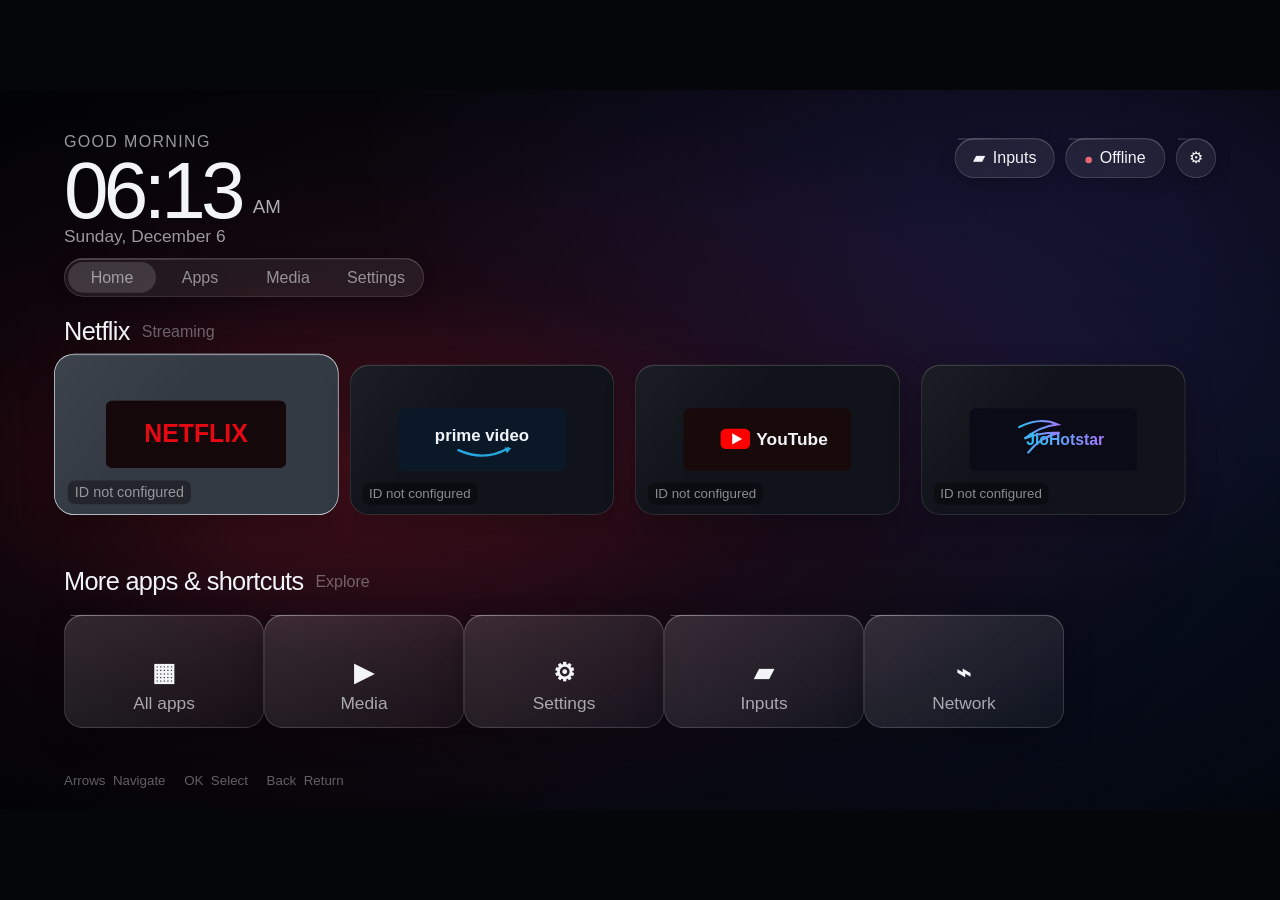
==== launcher/index.html @ 255d0e8b "feat: rebuild launcher with liquid glass TV architecture" ====
<!DOCTYPE html>
<html lang="en"><head><meta charset="utf-8"><meta http-equiv="X-UA-Compatible" content="IE=edge">
<meta name="viewport" content="width=device-width,initial-scale=1,maximum-scale=1,user-scalable=no">
<title>Astra Home</title>
<link rel="stylesheet" href="css/tokens.css"><link rel="stylesheet" href="css/glass.css"><link rel="stylesheet" href="css/layout.css"><link rel="stylesheet" href="css/components.css"><link rel="stylesheet" href="css/motion.css">
</head><body class="theme-crimson motion-full quality-max">
<div id="viewport"><div id="stage">
  <div class="background"><i class="ambient-crimson"></i><i class="ambient-violet"></i><i class="vignette"></i></div>
  <header class="header">
    <div class="clock-block"><div id="greeting" class="greeting">Good evening</div><div class="clock-line"><span id="clock" class="clock">08:24</span><span id="period" class="period">PM</span></div><div id="date" class="date">Tuesday, 10 November</div></div>
    <div class="header-controls" data-zone="header">
      <button class="glass-thin focusable" data-action="open:inputs"><span class="control-icon">▰</span>Inputs</button>
      <button class="glass-thin focusable" data-action="open:network"><span id="network-dot" class="status-dot checking"></span><span id="network-label">Checking</span></button>
      <button class="glass-thin round focusable" data-action="open:settings" aria-label="Settings">⚙</button>
    </div>
  </header>
  <nav class="glass-thin nav" data-zone="nav"><i id="nav-indicator"></i>
    <button class="focusable selected" data-action="route:home">Home</button><button class="focusable" data-action="route:apps">Apps</button><button class="focusable" data-action="route:media">Media</button><button class="focusable" data-action="route:settings">Settings</button>
  </nav>
  <main id="screen-stack">
    <section id="screen-home" class="screen active"><div id="home-content" class="home-content">
      <div class="rail-block"><div class="rail-heading"><h1>Netflix</h1><span>Streaming</span></div><div id="hero-rail" class="rail hero-rail" data-zone="hero"></div></div>
      <div class="rail-block secondary-block"><div class="rail-heading"><h2>More apps &amp; shortcuts</h2><span>Explore</span></div><div id="shortcut-rail" class="rail shortcut-rail" data-zone="shortcuts"></div></div>
    </div></section>
    <section id="screen-apps" class="screen"><div class="screen-title"><span>Collection</span><h1>Apps</h1><p>Configured apps. IDs can be edited in Settings.</p></div><div id="apps-grid" class="apps-grid" data-zone="apps"></div></section>
    <section id="screen-media" class="screen"><div class="screen-title"><span>Library</span><h1>Media</h1><p>Recent launcher activity and supported playback tools.</p></div><div id="recent-rail" class="rail recent-rail" data-zone="media-recents"></div><div class="media-actions" data-zone="media-actions"><button class="glass utility focusable" data-action="media:browser"><b>◎</b><strong>Web browser</strong><small>Open LG browser</small></button><button class="glass utility focusable" data-action="media:test"><b>▶</b><strong>Test player</strong><small>Play configured URL</small></button><button class="glass utility focusable" data-action="media:usb"><b>▤</b><strong>USB media</strong><small>Status and limitations</small></button></div><video id="test-player" class="test-player" controls></video></section>
    <section id="screen-settings" class="screen"><div class="screen-title compact"><span>Astra Home</span><h1>Settings</h1><p>Saved locally on this TV.</p></div><div class="settings-list" data-zone="settings">
      <button class="glass setting focusable" data-action="setting:theme"><span><strong>Appearance</strong><small>Crimson Night, Midnight Blue, Violet Haze</small></span><em id="setting-theme">Crimson Night</em></button>
      <button class="glass setting focusable" data-action="setting:clock"><span><strong>Clock</strong><small>12 or 24 hour format</small></span><em id="setting-clock">12 hour</em></button>
      <button class="glass setting focusable" data-action="setting:motion"><span><strong>Motion</strong><small>Full, reduced, or off</small></span><em id="setting-motion">Full</em></button>
      <button class="glass setting focusable" data-action="setting:quality"><span><strong>Performance mode</strong><small>Max quality, Auto, or Lite</small></span><em id="setting-quality">Max quality</em></button>
      <button class="glass setting focusable" data-action="setting:apps"><span><strong>App collection</strong><small>Edit launch IDs and visibility</small></span><em>Edit</em></button>
      <button class="glass setting focusable" data-action="setting:diagnostics"><span><strong>About &amp; diagnostics</strong><small>Engine, resolution, capabilities, service probe</small></span><em>View</em></button>
      <button class="glass setting danger focusable" data-action="setting:reset"><span><strong>Reset defaults</strong><small>Restore Astra settings and app registry</small></span><em>Reset</em></button>
    </div></section>
  </main>
  <div id="modal-layer" class="modal-layer" aria-hidden="true"><div class="glass-strong modal"><div id="modal-body"></div><div id="modal-actions" class="modal-actions" data-zone="modal"><button class="glass-thin focusable" data-action="modal:close">Done</button></div></div></div>
  <div id="toast" class="glass-strong toast"><b id="toast-symbol">i</b><span id="toast-text">Ready</span></div>
  <div id="fps" class="fps">FPS --</div>
  <footer><span>Arrows&nbsp; Navigate</span><span>OK&nbsp; Select</span><span>Back&nbsp; Return</span></footer>
</div></div>
<script src="webOSTVjs/webOSTV.js"></script><script src="webOSTVjs/webOSTV-dev.js"></script>
<script src="js/core/util.js"></script><script src="js/core/events.js"></script><script src="js/core/store.js"></script><script src="js/core/platform.js"></script><script src="js/core/toast.js"></script><script src="js/core/router.js"></script><script src="js/core/actions.js"></script><script src="js/core/focus.js"></script>
<script src="js/ui/clock.js"></script><script src="js/ui/header.js"></script><script src="js/ui/cards.js"></script><script src="js/ui/rails.js"></script>
<script src="js/screens/home.js"></script><script src="js/screens/apps.js"></script><script src="js/screens/media.js"></script><script src="js/screens/settings.js"></script><script src="js/screens/inputs.js"></script><script src="js/screens/network.js"></script><script src="js/main.js"></script>
</body></html>
---- launcher/css/tokens.css ----
/* TOKENS (literal for WebKit 538.2)
stage 1920x1080; safe x 96; safe y 64; grid 8
base #05060A; charcoal #0D0F16; navy #0A1022; text #F2F4F8
accent #CFEAFF; crimson rgba(220,38,60,.28); violet rgba(110,90,255,.18)
radii card 28; panel 36; pill 999; focus 120ms; panel 220ms; screen 320ms
ease cubic-bezier(.22,.61,.36,1)
*/
html,body,div,span,section,main,header,footer,nav,h1,h2,p,button,input,label,b,strong,small,em,i,video{box-sizing:border-box;margin:0;padding:0;border:0}html,body{width:100%;height:100%;overflow:hidden;background:#05060A}body,button,input{font-family:"Helvetica Neue",Helvetica,Arial,sans-serif;color:#F2F4F8}button{background:none}button:focus,input:focus{outline:none}
---- launcher/css/glass.css ----
.glass,.glass-thin,.glass-strong{position:relative;border:1px solid rgba(255,255,255,.18);background:#171922;background:linear-gradient(145deg,rgba(255,255,255,.14),rgba(255,255,255,.04));-webkit-box-shadow:inset 0 1px 0 rgba(255,255,255,.35),inset 0 -1px 0 rgba(255,255,255,.05),0 18px 45px rgba(0,0,0,.26);box-shadow:inset 0 1px 0 rgba(255,255,255,.35),inset 0 -1px 0 rgba(255,255,255,.05),0 18px 45px rgba(0,0,0,.26)}.glass:before,.glass-thin:before,.glass-strong:before{content:"";position:absolute;left:3%;top:0;width:52%;height:1px;background:linear-gradient(90deg,rgba(255,255,255,.65),rgba(255,255,255,0));opacity:.65;pointer-events:none}.glass{border-radius:28px}.glass-thin{border-radius:999px;background:rgba(255,255,255,.075);-webkit-box-shadow:inset 0 1px rgba(255,255,255,.25),0 10px 25px rgba(0,0,0,.2);box-shadow:inset 0 1px rgba(255,255,255,.25),0 10px 25px rgba(0,0,0,.2)}.glass-strong{border-radius:36px;background:#171820;background:linear-gradient(145deg,rgba(40,42,54,.98),rgba(13,15,22,.98));-webkit-box-shadow:inset 0 1px rgba(255,255,255,.3),0 32px 90px rgba(0,0,0,.65);box-shadow:inset 0 1px rgba(255,255,255,.3),0 32px 90px rgba(0,0,0,.65)}.quality-lite .glass,.quality-lite .glass-thin,.quality-lite .glass-strong{background:rgba(20,22,30,.94)}.quality-lite .glass:before,.quality-lite .glass-thin:before,.quality-lite .glass-strong:before{display:none}
---- launcher/css/layout.css ----
#viewport{position:absolute;left:0;top:0;width:100%;height:100%;overflow:hidden}#stage{position:absolute;left:0;top:0;width:1920px;height:1080px;overflow:hidden;-webkit-transform-origin:0 0;transform-origin:0 0;background:#05060A}.background,.background i{position:absolute;left:0;top:0;width:100%;height:100%;pointer-events:none}.background{background:linear-gradient(115deg,#05060A 0%,#090810 48%,#071023 100%)}.ambient-crimson{background:radial-gradient(ellipse at 28% 52%,rgba(220,38,60,.30),rgba(110,10,28,.15) 35%,rgba(5,6,10,0) 69%)}.ambient-violet{background:radial-gradient(ellipse at 88% 10%,rgba(110,90,255,.17),rgba(5,6,10,0) 48%)}.vignette{background:radial-gradient(ellipse at center,rgba(0,0,0,0) 48%,rgba(0,0,0,.57) 100%)}.theme-blue .ambient-crimson{background:radial-gradient(ellipse at 28% 52%,rgba(38,104,220,.27),rgba(12,42,110,.15) 38%,rgba(5,6,10,0) 69%)}.theme-violet .ambient-crimson{background:radial-gradient(ellipse at 28% 52%,rgba(125,64,220,.28),rgba(54,20,110,.15) 38%,rgba(5,6,10,0) 69%)}.header{position:absolute;left:96px;right:96px;top:64px;height:168px;display:-webkit-box;display:-webkit-flex;display:flex;-webkit-box-pack:justify;-webkit-justify-content:space-between;justify-content:space-between}.clock-block{width:640px}.greeting{font-size:24px;line-height:28px;letter-spacing:2px;text-transform:uppercase;color:rgba(242,244,248,.62)}.clock-line{height:112px;display:-webkit-box;display:-webkit-flex;display:flex;-webkit-box-align:end;-webkit-align-items:flex-end;align-items:flex-end}.clock{font-size:120px;line-height:108px;font-weight:300;letter-spacing:-7px}.period{margin:0 0 12px 18px;font-size:28px;color:rgba(242,244,248,.7)}.date{font-size:26px;color:rgba(242,244,248,.62)}.header-controls{padding-top:8px;display:-webkit-box;display:-webkit-flex;display:flex}.nav{position:absolute;left:96px;top:252px;height:58px;padding:5px;display:-webkit-box;display:-webkit-flex;display:flex;overflow:hidden}.nav button{position:relative;z-index:2;width:132px;height:46px;font-size:24px;color:rgba(242,244,248,.55)}#nav-indicator{position:absolute;z-index:1;left:5px;top:5px;width:132px;height:46px;border-radius:999px;background:rgba(255,255,255,.14);-webkit-transform:translate3d(0,0,0);transform:translate3d(0,0,0)}#screen-stack{position:absolute;left:0;top:330px;width:1920px;height:680px;overflow:hidden}.screen{display:none;position:absolute;left:0;top:0;width:100%;height:100%;padding:0 96px;opacity:0;-webkit-transform:translate3d(24px,0,0);transform:translate3d(24px,0,0)}.screen.active{display:block;opacity:1;-webkit-transform:translate3d(0,0,0);transform:translate3d(0,0,0)}.home-content{-webkit-transform:translate3d(0,0,0);transform:translate3d(0,0,0)}.rail-heading{height:64px;display:-webkit-box;display:-webkit-flex;display:flex;-webkit-box-align:center;-webkit-align-items:center;align-items:center}.rail-heading h1,.rail-heading h2{font-size:38px;font-weight:500;letter-spacing:-1px}.rail-heading span{margin-left:18px;font-size:24px;color:rgba(242,244,248,.38)}.rail{position:relative;display:-webkit-box;display:-webkit-flex;display:flex;padding:18px 14px 22px;margin-left:-14px}.secondary-block{margin-top:46px}.screen-title{height:150px;padding-top:24px}.screen-title.compact{height:130px}.screen-title span{font-size:24px;color:rgba(242,244,248,.5)}.screen-title h1{font-size:62px;line-height:68px;font-weight:300;letter-spacing:-3px}.screen-title p{font-size:24px;color:rgba(242,244,248,.55)}.apps-grid{display:-webkit-box;display:-webkit-flex;display:flex;-webkit-flex-wrap:wrap;flex-wrap:wrap}.media-actions{display:-webkit-box;display:-webkit-flex;display:flex;margin-top:20px}.settings-list{width:1240px}footer{position:absolute;left:96px;bottom:32px;color:rgba(242,244,248,.38);font-size:20px}footer span{margin-right:28px}
---- launcher/css/components.css ----
.header-controls button{height:60px;min-width:150px;margin-left:16px;padding:0 24px;font-size:24px}.header-controls .round{min-width:60px;width:60px;padding:0}.control-icon{margin-right:12px}.status-dot{display:inline-block;width:10px;height:10px;margin-right:12px;border-radius:50%;background:#d0a75d}.status-dot.online{background:#71d6ad}.status-dot.offline{background:#e66873}.app-card{position:relative;width:400px;height:225px;margin-right:32px;overflow:hidden;border-radius:28px;background:#11131a;border:1px solid rgba(255,255,255,.16);-webkit-box-shadow:inset 0 1px rgba(255,255,255,.22),0 20px 45px rgba(0,0,0,.25);box-shadow:inset 0 1px rgba(255,255,255,.22),0 20px 45px rgba(0,0,0,.25);-webkit-transform:translate3d(0,0,0) scale(1);transform:translate3d(0,0,0) scale(1)}.app-card:before{content:"";position:absolute;left:0;top:0;width:100%;height:100%;background:linear-gradient(130deg,rgba(255,255,255,.1),rgba(255,255,255,0) 38%);opacity:.45}.app-card:after{content:"";position:absolute;left:-4px;top:-4px;width:408px;height:233px;border-radius:31px;background:rgba(207,234,255,.18);opacity:0;z-index:-1}.app-card img{position:absolute;left:18%;top:25%;width:64%;height:50%;object-fit:contain}.app-card .fallback{display:none;position:absolute;left:0;top:88px;width:100%;text-align:center;font-size:38px;font-weight:500}.app-card.broken img{display:none}.app-card.broken .fallback{display:block}.app-card .badge{position:absolute;left:18px;bottom:14px;padding:5px 10px;border-radius:10px;background:rgba(0,0,0,.35);font-size:20px;color:rgba(242,244,248,.55)}.shortcut-card{width:300px;height:170px}.shortcut-card:after{width:308px;height:178px}.shortcut-card b{display:block;margin-top:42px;font-size:38px}.shortcut-card span{display:block;margin-top:10px;font-size:26px;color:rgba(242,244,248,.65)}.focusable.focused{border-color:rgba(235,248,255,.95);-webkit-transform:translate3d(0,-8px,0) scale(1.075);transform:translate3d(0,-8px,0) scale(1.075)}.focusable.focused:after{opacity:1}.header-controls .focused,.nav .focused,.setting.focused,.modal .focused{-webkit-transform:translate3d(0,0,0) scale(1.04);transform:translate3d(0,0,0) scale(1.04);background:rgba(255,255,255,.16)}.utility{width:330px;height:180px;margin-right:28px;padding:28px;text-align:left}.utility b{display:block;font-size:42px}.utility strong,.utility small{display:block}.utility strong{margin-top:20px;font-size:28px}.utility small{margin-top:8px;font-size:22px;color:rgba(242,244,248,.55)}.setting{width:100%;height:86px;margin-bottom:12px;padding:0 28px;display:-webkit-box;display:-webkit-flex;display:flex;-webkit-box-pack:justify;-webkit-justify-content:space-between;justify-content:space-between;-webkit-box-align:center;-webkit-align-items:center;align-items:center;text-align:left}.setting strong,.setting small{display:block}.setting strong{font-size:26px;font-weight:500}.setting small{margin-top:4px;font-size:20px;color:rgba(242,244,248,.5)}.setting em{font-size:24px;font-style:normal;color:#CFEAFF}.danger em{color:#ff9ba6}.modal-layer{display:none;position:absolute;z-index:20;left:0;top:0;width:100%;height:100%;background:rgba(0,0,0,.64);-webkit-box-align:center;-webkit-align-items:center;align-items:center;-webkit-box-pack:center;-webkit-justify-content:center;justify-content:center}.modal-layer.open{display:-webkit-box;display:-webkit-flex;display:flex}.modal{width:900px;max-height:760px;padding:48px;overflow:hidden}.modal h2{font-size:46px;font-weight:400}.modal p{margin-top:18px;font-size:25px;line-height:1.5;color:rgba(242,244,248,.68)}.modal-actions{margin-top:32px}.modal-actions button{height:58px;min-width:140px;padding:0 24px;font-size:24px}.edit-row{height:82px;display:-webkit-box;display:-webkit-flex;display:flex;-webkit-box-align:center;-webkit-align-items:center;align-items:center}.edit-row label{width:180px;font-size:24px}.edit-row input{width:500px;height:54px;padding:0 18px;border:1px solid rgba(255,255,255,.18);border-radius:14px;background:rgba(0,0,0,.3);font-size:23px}.toast{position:absolute;z-index:30;right:72px;bottom:58px;width:520px;min-height:74px;padding:18px 24px;display:-webkit-box;display:-webkit-flex;display:flex;-webkit-box-align:center;-webkit-align-items:center;align-items:center;opacity:0;-webkit-transform:translate3d(0,24px,0);transform:translate3d(0,24px,0);pointer-events:none}.toast.show{opacity:1;-webkit-transform:translate3d(0,0,0);transform:translate3d(0,0,0)}.toast b{width:36px;height:36px;margin-right:16px;border-radius:50%;background:rgba(255,255,255,.1);text-align:center;line-height:36px}.toast span{font-size:23px}.test-player{display:none;position:absolute;right:96px;bottom:40px;width:620px;height:349px;background:#000}.test-player.open{display:block}.fps{display:none;position:absolute;right:20px;bottom:20px;padding:8px;background:#000;color:#7cffaa;font:20px monospace}.fps.show{display:block}
---- launcher/css/motion.css ----
.focusable{-webkit-transition:-webkit-transform 120ms cubic-bezier(.22,.61,.36,1),opacity 120ms cubic-bezier(.22,.61,.36,1);transition:transform 120ms cubic-bezier(.22,.61,.36,1),opacity 120ms cubic-bezier(.22,.61,.36,1)}.focusable:after{-webkit-transition:opacity 120ms cubic-bezier(.22,.61,.36,1);transition:opacity 120ms cubic-bezier(.22,.61,.36,1)}#nav-indicator{-webkit-transition:-webkit-transform 220ms cubic-bezier(.22,.61,.36,1);transition:transform 220ms cubic-bezier(.22,.61,.36,1)}.screen{-webkit-transition:opacity 320ms cubic-bezier(.22,.61,.36,1),-webkit-transform 320ms cubic-bezier(.22,.61,.36,1);transition:opacity 320ms cubic-bezier(.22,.61,.36,1),transform 320ms cubic-bezier(.22,.61,.36,1)}.home-content{-webkit-transition:-webkit-transform 320ms cubic-bezier(.22,.61,.36,1);transition:transform 320ms cubic-bezier(.22,.61,.36,1)}.toast{-webkit-transition:opacity 220ms cubic-bezier(.22,.61,.36,1),-webkit-transform 220ms cubic-bezier(.22,.61,.36,1);transition:opacity 220ms cubic-bezier(.22,.61,.36,1),transform 220ms cubic-bezier(.22,.61,.36,1)}.motion-reduced .screen,.motion-reduced .home-content{transition-duration:120ms;-webkit-transition-duration:120ms}.motion-off .focusable,.motion-off .focusable:after,.motion-off #nav-indicator,.motion-off .screen,.motion-off .home-content,.motion-off .toast{-webkit-transition:none;transition:none}
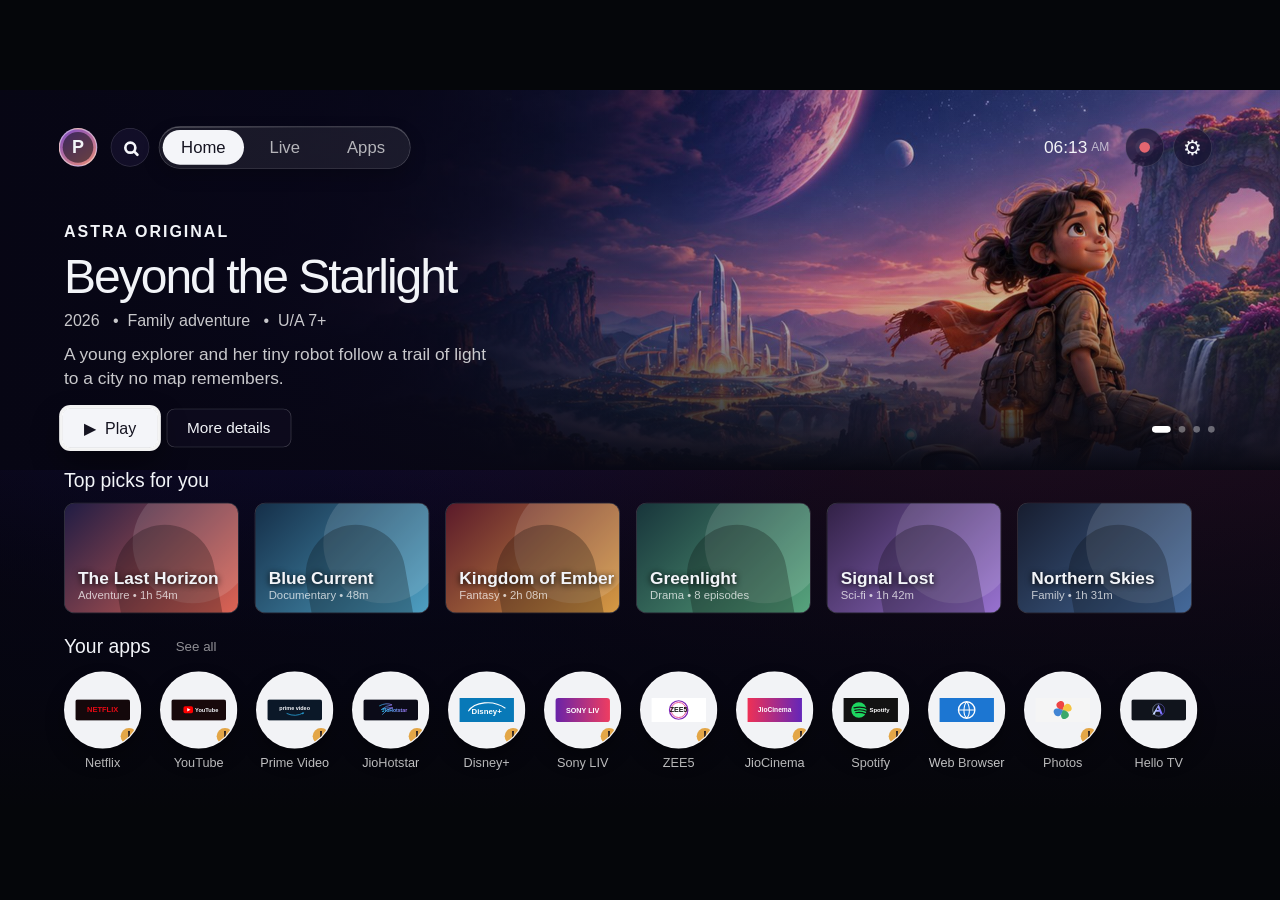
==== commit 1c3eb179: "feat: upgrade launcher UI and application experience" ====
--- a/launcher/index.html
+++ b/launcher/index.html
@@ -6,41 +6,26 @@
 </head><body class="theme-crimson motion-full quality-max">
 <div id="viewport"><div id="stage">
   <div class="background"><i class="ambient-crimson"></i><i class="ambient-violet"></i><i class="vignette"></i></div>
-  <header class="header">
-    <div class="clock-block"><div id="greeting" class="greeting">Good evening</div><div class="clock-line"><span id="clock" class="clock">08:24</span><span id="period" class="period">PM</span></div><div id="date" class="date">Tuesday, 10 November</div></div>
-    <div class="header-controls" data-zone="header">
-      <button class="glass-thin focusable" data-action="open:inputs"><span class="control-icon">▰</span>Inputs</button>
-      <button class="glass-thin focusable" data-action="open:network"><span id="network-dot" class="status-dot checking"></span><span id="network-label">Checking</span></button>
-      <button class="glass-thin round focusable" data-action="open:settings" aria-label="Settings">⚙</button>
+  <header class="topbar">
+    <div class="topbar-left" data-zone="topbar">
+      <button class="profile focusable" data-action="open:profile" aria-label="Profile"><span>P</span></button>
+      <button class="icon-button focusable" data-action="open:search" aria-label="Search"><span class="search-icon"></span></button>
+      <nav class="glass-thin nav"><i id="nav-indicator"></i><button class="focusable selected" data-action="route:home">Home</button><button class="focusable" data-action="route:media">Live</button><button class="focusable" data-action="route:apps">Apps</button></nav>
     </div>
+    <div class="topbar-right" data-zone="header"><span id="clock" class="mini-clock">9:02</span><span id="period" class="mini-period">PM</span><button class="icon-button focusable" data-action="open:network" aria-label="Network"><span id="network-dot" class="status-dot checking"></span></button><button class="icon-button focusable" data-action="open:settings" aria-label="Settings"><span class="gear">&#9881;</span></button></div>
+    <span id="greeting" class="visually-hidden">Good evening</span><span id="date" class="visually-hidden">Tuesday, 10 November</span>
   </header>
-  <nav class="glass-thin nav" data-zone="nav"><i id="nav-indicator"></i>
-    <button class="focusable selected" data-action="route:home">Home</button><button class="focusable" data-action="route:apps">Apps</button><button class="focusable" data-action="route:media">Media</button><button class="focusable" data-action="route:settings">Settings</button>
-  </nav>
   <main id="screen-stack">
     <section id="screen-home" class="screen active"><div id="home-content" class="home-content">
-      <div class="rail-block"><div class="rail-heading"><h1>Netflix</h1><span>Streaming</span></div><div id="hero-rail" class="rail hero-rail" data-zone="hero"></div></div>
-      <div class="rail-block secondary-block"><div class="rail-heading"><h2>More apps &amp; shortcuts</h2><span>Explore</span></div><div id="shortcut-rail" class="rail shortcut-rail" data-zone="shortcuts"></div></div>
+      <article class="hero" data-zone="hero"><div class="hero-art"></div><div class="hero-shade"></div><div class="hero-copy"><div class="service-mark">ASTRA ORIGINAL</div><h1>Beyond the Starlight</h1><p class="hero-meta">2026&nbsp;&nbsp; &#8226; &nbsp;Family adventure&nbsp;&nbsp; &#8226; &nbsp;U/A 7+</p><p class="hero-summary">A young explorer and her tiny robot follow a trail of light to a city no map remembers.</p><div class="hero-actions"><button class="hero-button primary focusable" data-action="movie:play">&#9654;&nbsp; Play</button><button class="hero-button focusable" data-action="movie:details">More details</button></div></div><div class="hero-dots"><i class="active"></i><i></i><i></i><i></i></div></article>
+      <div class="content-rail picks-block"><h2>Top picks for you</h2><div id="recommendation-rail" class="rail recommendation-rail" data-zone="recommendations"></div></div>
+      <div class="content-rail apps-block"><div class="rail-title"><h2>Your apps</h2><button class="text-action focusable" data-action="route:apps">See all</button></div><div id="home-apps" class="rail home-apps" data-zone="home-apps"></div></div>
     </div></section>
-    <section id="screen-apps" class="screen"><div class="screen-title"><span>Collection</span><h1>Apps</h1><p>Configured apps. IDs can be edited in Settings.</p></div><div id="apps-grid" class="apps-grid" data-zone="apps"></div></section>
-    <section id="screen-media" class="screen"><div class="screen-title"><span>Library</span><h1>Media</h1><p>Recent launcher activity and supported playback tools.</p></div><div id="recent-rail" class="rail recent-rail" data-zone="media-recents"></div><div class="media-actions" data-zone="media-actions"><button class="glass utility focusable" data-action="media:browser"><b>◎</b><strong>Web browser</strong><small>Open LG browser</small></button><button class="glass utility focusable" data-action="media:test"><b>▶</b><strong>Test player</strong><small>Play configured URL</small></button><button class="glass utility focusable" data-action="media:usb"><b>▤</b><strong>USB media</strong><small>Status and limitations</small></button></div><video id="test-player" class="test-player" controls></video></section>
-    <section id="screen-settings" class="screen"><div class="screen-title compact"><span>Astra Home</span><h1>Settings</h1><p>Saved locally on this TV.</p></div><div class="settings-list" data-zone="settings">
-      <button class="glass setting focusable" data-action="setting:theme"><span><strong>Appearance</strong><small>Crimson Night, Midnight Blue, Violet Haze</small></span><em id="setting-theme">Crimson Night</em></button>
-      <button class="glass setting focusable" data-action="setting:clock"><span><strong>Clock</strong><small>12 or 24 hour format</small></span><em id="setting-clock">12 hour</em></button>
-      <button class="glass setting focusable" data-action="setting:motion"><span><strong>Motion</strong><small>Full, reduced, or off</small></span><em id="setting-motion">Full</em></button>
-      <button class="glass setting focusable" data-action="setting:quality"><span><strong>Performance mode</strong><small>Max quality, Auto, or Lite</small></span><em id="setting-quality">Max quality</em></button>
-      <button class="glass setting focusable" data-action="setting:apps"><span><strong>App collection</strong><small>Edit launch IDs and visibility</small></span><em>Edit</em></button>
-      <button class="glass setting focusable" data-action="setting:diagnostics"><span><strong>About &amp; diagnostics</strong><small>Engine, resolution, capabilities, service probe</small></span><em>View</em></button>
-      <button class="glass setting danger focusable" data-action="setting:reset"><span><strong>Reset defaults</strong><small>Restore Astra settings and app registry</small></span><em>Reset</em></button>
-    </div></section>
+    <section id="screen-apps" class="screen sub-screen"><div class="screen-title"><span>Installed and configured</span><h1>All apps</h1><p>Choose an app, or edit its launch ID in Settings.</p></div><div id="apps-grid" class="apps-grid" data-zone="apps"></div></section>
+    <section id="screen-media" class="screen sub-screen"><div class="screen-title"><span>Watch next</span><h1>Live &amp; media</h1><p>Your recent apps and playback tools.</p></div><div id="recent-rail" class="rail recent-rail" data-zone="media-recents"></div><div class="media-actions" data-zone="media-actions"><button class="glass utility focusable" data-action="media:browser"><b>&#9678;</b><strong>Web browser</strong><small>Open LG browser</small></button><button class="glass utility focusable" data-action="media:test"><b>&#9654;</b><strong>Test player</strong><small>Play configured URL</small></button><button class="glass utility focusable" data-action="media:usb"><b>&#9636;</b><strong>USB media</strong><small>Status and limitations</small></button></div><video id="test-player" class="test-player" controls></video></section>
+    <section id="screen-settings" class="screen sub-screen"><div class="screen-title compact"><span>Astra Home</span><h1>Settings</h1><p>Saved locally on this TV.</p></div><div class="settings-list" data-zone="settings"><button class="glass setting focusable" data-action="setting:theme"><span><strong>Appearance</strong><small>Crimson Night, Midnight Blue, Violet Haze</small></span><em id="setting-theme">Crimson Night</em></button><button class="glass setting focusable" data-action="setting:clock"><span><strong>Clock</strong><small>12 or 24 hour format</small></span><em id="setting-clock">12 hour</em></button><button class="glass setting focusable" data-action="setting:motion"><span><strong>Motion</strong><small>Full, reduced, or off</small></span><em id="setting-motion">Full</em></button><button class="glass setting focusable" data-action="setting:quality"><span><strong>Performance mode</strong><small>Max quality, Auto, or Lite</small></span><em id="setting-quality">Max quality</em></button><button class="glass setting focusable" data-action="setting:apps"><span><strong>App collection</strong><small>Edit launch IDs and visibility</small></span><em>Edit</em></button><button class="glass setting focusable" data-action="setting:diagnostics"><span><strong>About &amp; diagnostics</strong><small>Engine, resolution, capabilities, service probe</small></span><em>View</em></button><button class="glass setting danger focusable" data-action="setting:reset"><span><strong>Reset defaults</strong><small>Restore settings and apps</small></span><em>Reset</em></button></div></section>
   </main>
-  <div id="modal-layer" class="modal-layer" aria-hidden="true"><div class="glass-strong modal"><div id="modal-body"></div><div id="modal-actions" class="modal-actions" data-zone="modal"><button class="glass-thin focusable" data-action="modal:close">Done</button></div></div></div>
-  <div id="toast" class="glass-strong toast"><b id="toast-symbol">i</b><span id="toast-text">Ready</span></div>
-  <div id="fps" class="fps">FPS --</div>
-  <footer><span>Arrows&nbsp; Navigate</span><span>OK&nbsp; Select</span><span>Back&nbsp; Return</span></footer>
+  <div id="modal-layer" class="modal-layer" aria-hidden="true"><div class="glass-strong modal"><div id="modal-body"></div><div id="modal-actions" class="modal-actions" data-zone="modal"><button class="glass-thin focusable" data-action="modal:close">Done</button></div></div></div><div id="toast" class="glass-strong toast"><b id="toast-symbol">i</b><span id="toast-text">Ready</span></div><div id="fps" class="fps">FPS --</div>
 </div></div>
-<script src="webOSTVjs/webOSTV.js"></script><script src="webOSTVjs/webOSTV-dev.js"></script>
-<script src="js/core/util.js"></script><script src="js/core/events.js"></script><script src="js/core/store.js"></script><script src="js/core/platform.js"></script><script src="js/core/toast.js"></script><script src="js/core/router.js"></script><script src="js/core/actions.js"></script><script src="js/core/focus.js"></script>
-<script src="js/ui/clock.js"></script><script src="js/ui/header.js"></script><script src="js/ui/cards.js"></script><script src="js/ui/rails.js"></script>
-<script src="js/screens/home.js"></script><script src="js/screens/apps.js"></script><script src="js/screens/media.js"></script><script src="js/screens/settings.js"></script><script src="js/screens/inputs.js"></script><script src="js/screens/network.js"></script><script src="js/main.js"></script>
+<script src="webOSTVjs/webOSTV.js"></script><script src="webOSTVjs/webOSTV-dev.js"></script><script src="js/core/util.js"></script><script src="js/core/events.js"></script><script src="js/core/store.js"></script><script src="js/core/platform.js"></script><script src="js/core/toast.js"></script><script src="js/core/router.js"></script><script src="js/core/actions.js"></script><script src="js/core/focus.js"></script><script src="js/ui/clock.js"></script><script src="js/ui/header.js"></script><script src="js/ui/cards.js"></script><script src="js/ui/rails.js"></script><script src="js/screens/home.js"></script><script src="js/screens/apps.js"></script><script src="js/screens/media.js"></script><script src="js/screens/settings.js"></script><script src="js/screens/inputs.js"></script><script src="js/screens/network.js"></script><script src="js/main.js"></script>
 </body></html>
--- a/launcher/css/layout.css
+++ b/launcher/css/layout.css
@@ -1 +1,4 @@
-#viewport{position:absolute;left:0;top:0;width:100%;height:100%;overflow:hidden}#stage{position:absolute;left:0;top:0;width:1920px;height:1080px;overflow:hidden;-webkit-transform-origin:0 0;transform-origin:0 0;background:#05060A}.background,.background i{position:absolute;left:0;top:0;width:100%;height:100%;pointer-events:none}.background{background:linear-gradient(115deg,#05060A 0%,#090810 48%,#071023 100%)}.ambient-crimson{background:radial-gradient(ellipse at 28% 52%,rgba(220,38,60,.30),rgba(110,10,28,.15) 35%,rgba(5,6,10,0) 69%)}.ambient-violet{background:radial-gradient(ellipse at 88% 10%,rgba(110,90,255,.17),rgba(5,6,10,0) 48%)}.vignette{background:radial-gradient(ellipse at center,rgba(0,0,0,0) 48%,rgba(0,0,0,.57) 100%)}.theme-blue .ambient-crimson{background:radial-gradient(ellipse at 28% 52%,rgba(38,104,220,.27),rgba(12,42,110,.15) 38%,rgba(5,6,10,0) 69%)}.theme-violet .ambient-crimson{background:radial-gradient(ellipse at 28% 52%,rgba(125,64,220,.28),rgba(54,20,110,.15) 38%,rgba(5,6,10,0) 69%)}.header{position:absolute;left:96px;right:96px;top:64px;height:168px;display:-webkit-box;display:-webkit-flex;display:flex;-webkit-box-pack:justify;-webkit-justify-content:space-between;justify-content:space-between}.clock-block{width:640px}.greeting{font-size:24px;line-height:28px;letter-spacing:2px;text-transform:uppercase;color:rgba(242,244,248,.62)}.clock-line{height:112px;display:-webkit-box;display:-webkit-flex;display:flex;-webkit-box-align:end;-webkit-align-items:flex-end;align-items:flex-end}.clock{font-size:120px;line-height:108px;font-weight:300;letter-spacing:-7px}.period{margin:0 0 12px 18px;font-size:28px;color:rgba(242,244,248,.7)}.date{font-size:26px;color:rgba(242,244,248,.62)}.header-controls{padding-top:8px;display:-webkit-box;display:-webkit-flex;display:flex}.nav{position:absolute;left:96px;top:252px;height:58px;padding:5px;display:-webkit-box;display:-webkit-flex;display:flex;overflow:hidden}.nav button{position:relative;z-index:2;width:132px;height:46px;font-size:24px;color:rgba(242,244,248,.55)}#nav-indicator{position:absolute;z-index:1;left:5px;top:5px;width:132px;height:46px;border-radius:999px;background:rgba(255,255,255,.14);-webkit-transform:translate3d(0,0,0);transform:translate3d(0,0,0)}#screen-stack{position:absolute;left:0;top:330px;width:1920px;height:680px;overflow:hidden}.screen{display:none;position:absolute;left:0;top:0;width:100%;height:100%;padding:0 96px;opacity:0;-webkit-transform:translate3d(24px,0,0);transform:translate3d(24px,0,0)}.screen.active{display:block;opacity:1;-webkit-transform:translate3d(0,0,0);transform:translate3d(0,0,0)}.home-content{-webkit-transform:translate3d(0,0,0);transform:translate3d(0,0,0)}.rail-heading{height:64px;display:-webkit-box;display:-webkit-flex;display:flex;-webkit-box-align:center;-webkit-align-items:center;align-items:center}.rail-heading h1,.rail-heading h2{font-size:38px;font-weight:500;letter-spacing:-1px}.rail-heading span{margin-left:18px;font-size:24px;color:rgba(242,244,248,.38)}.rail{position:relative;display:-webkit-box;display:-webkit-flex;display:flex;padding:18px 14px 22px;margin-left:-14px}.secondary-block{margin-top:46px}.screen-title{height:150px;padding-top:24px}.screen-title.compact{height:130px}.screen-title span{font-size:24px;color:rgba(242,244,248,.5)}.screen-title h1{font-size:62px;line-height:68px;font-weight:300;letter-spacing:-3px}.screen-title p{font-size:24px;color:rgba(242,244,248,.55)}.apps-grid{display:-webkit-box;display:-webkit-flex;display:flex;-webkit-flex-wrap:wrap;flex-wrap:wrap}.media-actions{display:-webkit-box;display:-webkit-flex;display:flex;margin-top:20px}.settings-list{width:1240px}footer{position:absolute;left:96px;bottom:32px;color:rgba(242,244,248,.38);font-size:20px}footer span{margin-right:28px}
+#viewport{position:absolute;left:0;top:0;width:100%;height:100%;overflow:hidden}#stage{position:absolute;left:0;top:0;width:1920px;height:1080px;overflow:hidden;-webkit-transform-origin:0 0;transform-origin:0 0;background:#07070d}.background,.background i{position:absolute;left:0;top:0;width:100%;height:100%;pointer-events:none}.background{background:linear-gradient(120deg,#090617 0%,#0c0825 44%,#180d21 100%)}.ambient-crimson{background:radial-gradient(ellipse at 80% 26%,rgba(217,54,87,.25),rgba(5,6,10,0) 56%)}.ambient-violet{background:radial-gradient(ellipse at 24% 10%,rgba(65,39,210,.38),rgba(5,6,10,0) 52%)}.vignette{background:linear-gradient(180deg,rgba(0,0,0,.02),rgba(4,5,12,.75) 82%,#05060a)}.theme-blue .ambient-crimson{background:radial-gradient(ellipse at 80% 26%,rgba(42,115,228,.28),rgba(5,6,10,0) 58%)}.theme-violet .ambient-crimson{background:radial-gradient(ellipse at 80% 26%,rgba(150,61,220,.3),rgba(5,6,10,0) 58%)}
+.topbar{position:absolute;z-index:10;left:88px;right:88px;top:48px;height:76px;display:-webkit-box;display:-webkit-flex;display:flex;-webkit-box-pack:justify;-webkit-justify-content:space-between;justify-content:space-between;-webkit-box-align:center;-webkit-align-items:center;align-items:center}.topbar-left,.topbar-right{display:-webkit-box;display:-webkit-flex;display:flex;-webkit-box-align:center;-webkit-align-items:center;align-items:center}.profile{width:58px;height:58px;margin-right:20px;border:2px solid rgba(255,255,255,.45);border-radius:50%;background:linear-gradient(145deg,#7e4dc7,#e98c75);font-size:27px;font-weight:600}.profile span{display:block;width:46px;height:46px;margin:4px;border-radius:50%;background:rgba(7,8,16,.55);line-height:46px}.icon-button{width:58px;height:58px;margin-right:14px;border:1px solid rgba(255,255,255,.14);border-radius:50%;background:rgba(24,20,50,.68)}.search-icon{display:block;width:19px;height:19px;margin:0 auto;border:4px solid #f6f7fb;border-radius:50%;position:relative}.search-icon:after{content:"";position:absolute;width:10px;height:4px;right:-8px;bottom:-5px;background:#f6f7fb;-webkit-transform:rotate(45deg);transform:rotate(45deg);border-radius:3px}.nav{height:64px;padding:5px;display:-webkit-box;display:-webkit-flex;display:flex;overflow:hidden}.nav button{position:relative;z-index:2;width:122px;height:52px;font-size:25px;color:rgba(255,255,255,.68)}#nav-indicator{position:absolute;z-index:1;left:5px;top:5px;width:122px;height:52px;border-radius:999px;background:#f4f5f9}.nav .selected{color:#151421}.mini-clock{font-size:26px;font-weight:500}.mini-period{margin:0 24px 0 6px;font-size:18px;color:rgba(255,255,255,.62)}.gear{font-size:31px;line-height:1}.status-dot{display:block;width:16px;height:16px;margin:0 auto;border-radius:50%;background:#e5ad5d;box-shadow:0 0 0 6px rgba(255,255,255,.06)}.status-dot.online{background:#73d6a8}.status-dot.offline{background:#e46670}.visually-hidden{position:absolute;left:-9999px}
+#screen-stack{position:absolute;left:0;top:0;width:1920px;height:1080px;overflow:hidden}.screen{display:none;position:absolute;left:0;top:0;width:100%;height:100%;opacity:0;-webkit-transform:translate3d(24px,0,0);transform:translate3d(24px,0,0)}.screen.active{display:block;opacity:1;-webkit-transform:translate3d(0,0,0);transform:translate3d(0,0,0)}.home-content{-webkit-transform:translate3d(0,0,0);transform:translate3d(0,0,0)}.hero{position:relative;height:650px;overflow:hidden}.hero-art,.hero-shade{position:absolute;left:0;top:0;width:100%;height:100%}.hero-art{background:url('../assets/img/hero-starlight.jpg') center top/cover no-repeat}.hero-shade{background:linear-gradient(90deg,rgba(7,6,20,.98) 0%,rgba(8,6,22,.78) 29%,rgba(8,6,22,.12) 63%),linear-gradient(180deg,rgba(7,6,20,.12) 58%,#080912 100%)}.hero-copy{position:absolute;left:96px;top:198px;width:720px}.service-mark{font-size:24px;font-weight:600;letter-spacing:3px}.hero h1{margin-top:14px;font-size:72px;line-height:78px;font-weight:500;letter-spacing:-3px}.hero-meta{margin-top:14px;font-size:24px;color:rgba(255,255,255,.78)}.hero-summary{width:660px;margin-top:18px;font-size:26px;line-height:36px;color:rgba(255,255,255,.78)}.hero-actions{margin-top:28px;display:-webkit-box;display:-webkit-flex;display:flex}.hero-dots{position:absolute;right:98px;bottom:52px}.hero-dots i{display:inline-block;width:10px;height:10px;margin-left:12px;border-radius:50%;background:rgba(255,255,255,.36)}.hero-dots .active{width:28px;border-radius:8px;background:#fff}.content-rail{padding:0 96px}.content-rail h2{font-size:29px;font-weight:500}.picks-block{height:270px}.apps-block{height:290px;padding-top:10px}.rail{position:relative;display:-webkit-box;display:-webkit-flex;display:flex;padding:16px 12px 20px;margin-left:-12px}.rail-title{display:-webkit-box;display:-webkit-flex;display:flex;-webkit-box-align:center;-webkit-align-items:center;align-items:center}.text-action{margin-left:24px;padding:7px 14px;border-radius:18px;color:rgba(255,255,255,.55);font-size:20px}.sub-screen{padding:148px 96px 40px;background:linear-gradient(130deg,rgba(16,12,40,.98),rgba(6,8,16,.98))}.screen-title{height:146px}.screen-title span{font-size:22px;color:rgba(242,244,248,.5)}.screen-title h1{font-size:58px;line-height:66px;font-weight:400}.screen-title p{font-size:23px;color:rgba(242,244,248,.55)}.apps-grid{display:-webkit-box;display:-webkit-flex;display:flex;-webkit-flex-wrap:wrap;flex-wrap:wrap}.media-actions{display:-webkit-box;display:-webkit-flex;display:flex;margin-top:20px}.settings-list{width:1240px}
+.hero{height:570px}.picks-block{height:240px}.apps-block{height:260px;padding-top:6px}
--- a/launcher/css/components.css
+++ b/launcher/css/components.css
@@ -1 +1,5 @@
-.header-controls button{height:60px;min-width:150px;margin-left:16px;padding:0 24px;font-size:24px}.header-controls .round{min-width:60px;width:60px;padding:0}.control-icon{margin-right:12px}.status-dot{display:inline-block;width:10px;height:10px;margin-right:12px;border-radius:50%;background:#d0a75d}.status-dot.online{background:#71d6ad}.status-dot.offline{background:#e66873}.app-card{position:relative;width:400px;height:225px;margin-right:32px;overflow:hidden;border-radius:28px;background:#11131a;border:1px solid rgba(255,255,255,.16);-webkit-box-shadow:inset 0 1px rgba(255,255,255,.22),0 20px 45px rgba(0,0,0,.25);box-shadow:inset 0 1px rgba(255,255,255,.22),0 20px 45px rgba(0,0,0,.25);-webkit-transform:translate3d(0,0,0) scale(1);transform:translate3d(0,0,0) scale(1)}.app-card:before{content:"";position:absolute;left:0;top:0;width:100%;height:100%;background:linear-gradient(130deg,rgba(255,255,255,.1),rgba(255,255,255,0) 38%);opacity:.45}.app-card:after{content:"";position:absolute;left:-4px;top:-4px;width:408px;height:233px;border-radius:31px;background:rgba(207,234,255,.18);opacity:0;z-index:-1}.app-card img{position:absolute;left:18%;top:25%;width:64%;height:50%;object-fit:contain}.app-card .fallback{display:none;position:absolute;left:0;top:88px;width:100%;text-align:center;font-size:38px;font-weight:500}.app-card.broken img{display:none}.app-card.broken .fallback{display:block}.app-card .badge{position:absolute;left:18px;bottom:14px;padding:5px 10px;border-radius:10px;background:rgba(0,0,0,.35);font-size:20px;color:rgba(242,244,248,.55)}.shortcut-card{width:300px;height:170px}.shortcut-card:after{width:308px;height:178px}.shortcut-card b{display:block;margin-top:42px;font-size:38px}.shortcut-card span{display:block;margin-top:10px;font-size:26px;color:rgba(242,244,248,.65)}.focusable.focused{border-color:rgba(235,248,255,.95);-webkit-transform:translate3d(0,-8px,0) scale(1.075);transform:translate3d(0,-8px,0) scale(1.075)}.focusable.focused:after{opacity:1}.header-controls .focused,.nav .focused,.setting.focused,.modal .focused{-webkit-transform:translate3d(0,0,0) scale(1.04);transform:translate3d(0,0,0) scale(1.04);background:rgba(255,255,255,.16)}.utility{width:330px;height:180px;margin-right:28px;padding:28px;text-align:left}.utility b{display:block;font-size:42px}.utility strong,.utility small{display:block}.utility strong{margin-top:20px;font-size:28px}.utility small{margin-top:8px;font-size:22px;color:rgba(242,244,248,.55)}.setting{width:100%;height:86px;margin-bottom:12px;padding:0 28px;display:-webkit-box;display:-webkit-flex;display:flex;-webkit-box-pack:justify;-webkit-justify-content:space-between;justify-content:space-between;-webkit-box-align:center;-webkit-align-items:center;align-items:center;text-align:left}.setting strong,.setting small{display:block}.setting strong{font-size:26px;font-weight:500}.setting small{margin-top:4px;font-size:20px;color:rgba(242,244,248,.5)}.setting em{font-size:24px;font-style:normal;color:#CFEAFF}.danger em{color:#ff9ba6}.modal-layer{display:none;position:absolute;z-index:20;left:0;top:0;width:100%;height:100%;background:rgba(0,0,0,.64);-webkit-box-align:center;-webkit-align-items:center;align-items:center;-webkit-box-pack:center;-webkit-justify-content:center;justify-content:center}.modal-layer.open{display:-webkit-box;display:-webkit-flex;display:flex}.modal{width:900px;max-height:760px;padding:48px;overflow:hidden}.modal h2{font-size:46px;font-weight:400}.modal p{margin-top:18px;font-size:25px;line-height:1.5;color:rgba(242,244,248,.68)}.modal-actions{margin-top:32px}.modal-actions button{height:58px;min-width:140px;padding:0 24px;font-size:24px}.edit-row{height:82px;display:-webkit-box;display:-webkit-flex;display:flex;-webkit-box-align:center;-webkit-align-items:center;align-items:center}.edit-row label{width:180px;font-size:24px}.edit-row input{width:500px;height:54px;padding:0 18px;border:1px solid rgba(255,255,255,.18);border-radius:14px;background:rgba(0,0,0,.3);font-size:23px}.toast{position:absolute;z-index:30;right:72px;bottom:58px;width:520px;min-height:74px;padding:18px 24px;display:-webkit-box;display:-webkit-flex;display:flex;-webkit-box-align:center;-webkit-align-items:center;align-items:center;opacity:0;-webkit-transform:translate3d(0,24px,0);transform:translate3d(0,24px,0);pointer-events:none}.toast.show{opacity:1;-webkit-transform:translate3d(0,0,0);transform:translate3d(0,0,0)}.toast b{width:36px;height:36px;margin-right:16px;border-radius:50%;background:rgba(255,255,255,.1);text-align:center;line-height:36px}.toast span{font-size:23px}.test-player{display:none;position:absolute;right:96px;bottom:40px;width:620px;height:349px;background:#000}.test-player.open{display:block}.fps{display:none;position:absolute;right:20px;bottom:20px;padding:8px;background:#000;color:#7cffaa;font:20px monospace}.fps.show{display:block}
+.hero-button{height:58px;margin-right:16px;padding:0 30px;border:1px solid rgba(255,255,255,.22);border-radius:12px;background:rgba(15,13,31,.74);font-size:23px;font-weight:500}.hero-button.primary{background:#f4f5f9;color:#151421}.recommendation-card{position:relative;width:294px;height:166px;margin-right:24px;overflow:hidden;border:1px solid rgba(255,255,255,.16);border-radius:16px;text-align:left;background:#181725}.recommendation-card .poster-art{position:absolute;left:0;top:0;width:100%;height:100%}.poster-1{background:linear-gradient(135deg,#201c44,#dd6454)}.poster-2{background:linear-gradient(135deg,#152f49,#4e9fc2)}.poster-3{background:linear-gradient(135deg,#5b1a2a,#d69a44)}.poster-4{background:linear-gradient(135deg,#18353b,#57a47d)}.poster-5{background:linear-gradient(135deg,#322146,#9872d0)}.poster-6{background:linear-gradient(135deg,#171d2f,#456a9b)}.poster-art:before{content:"";position:absolute;right:-22px;top:-30px;width:180px;height:180px;border-radius:50%;background:rgba(255,255,255,.12)}.poster-art:after{content:"";position:absolute;right:32px;bottom:-48px;width:150px;height:180px;border-radius:80px 80px 0 0;background:rgba(0,0,0,.25);-webkit-transform:rotate(-10deg);transform:rotate(-10deg)}.recommendation-card strong{position:absolute;z-index:2;left:20px;bottom:38px;width:240px;font-size:26px;line-height:27px;text-shadow:0 2px 10px #000}.recommendation-card small{position:absolute;z-index:2;left:20px;bottom:16px;font-size:17px;color:rgba(255,255,255,.72)}
+.home-app{position:relative;width:126px;height:154px;margin-right:28px;text-align:center}.home-app .app-disc{position:relative;width:116px;height:116px;margin:0 auto;border:2px solid rgba(255,255,255,.18);border-radius:50%;background:#f2f3f6;box-shadow:0 16px 28px rgba(0,0,0,.32);overflow:hidden}.home-app img{position:absolute;left:13%;top:22%;width:74%;height:56%;object-fit:contain}.home-app .fallback{display:none;position:absolute;left:8px;right:8px;top:42px;color:#151621;font-size:20px;font-weight:600}.home-app.broken img{display:none}.home-app.broken .fallback{display:block}.home-app>span{display:block;margin-top:10px;overflow:hidden;color:rgba(255,255,255,.78);font-size:19px;white-space:nowrap;text-overflow:ellipsis}.home-app.unverified .app-disc:after{content:"!";position:absolute;right:4px;bottom:4px;width:25px;height:25px;border-radius:50%;background:#e3a647;color:#18121a;font-size:18px;font-weight:700;line-height:25px}
+.app-card{position:relative;width:250px;height:142px;margin:0 22px 24px 0;overflow:hidden;border-radius:18px;background:#f0f1f4;border:1px solid rgba(255,255,255,.16);-webkit-transform:translate3d(0,0,0);transform:translate3d(0,0,0)}.app-card img{position:absolute;left:17%;top:24%;width:66%;height:48%;object-fit:contain}.app-card .fallback{display:none;position:absolute;left:0;top:55px;width:100%;color:#151621;text-align:center;font-size:26px;font-weight:600}.app-card.broken img{display:none}.app-card.broken .fallback{display:block}.app-card .badge{position:absolute;left:12px;bottom:9px;padding:3px 8px;border-radius:7px;background:rgba(0,0,0,.72);font-size:15px;color:#fff}.focusable.focused{z-index:5;border-color:#fff;-webkit-transform:translate3d(0,-5px,0) scale(1.065);transform:translate3d(0,-5px,0) scale(1.065);box-shadow:0 0 0 4px rgba(255,255,255,.95),0 20px 42px rgba(0,0,0,.45)}.hero-button.focused,.nav .focused,.topbar .focused,.text-action.focused,.setting.focused,.modal .focused{-webkit-transform:translate3d(0,0,0) scale(1.045);transform:translate3d(0,0,0) scale(1.045)}.profile.focused,.icon-button.focused{box-shadow:0 0 0 4px #fff,0 14px 30px rgba(0,0,0,.42)}.home-app.focused{box-shadow:none}.home-app.focused .app-disc{box-shadow:0 0 0 5px #fff,0 20px 44px rgba(0,0,0,.5)}
+.utility{width:330px;height:180px;margin-right:28px;padding:28px;text-align:left}.utility b{display:block;font-size:42px}.utility strong,.utility small{display:block}.utility strong{margin-top:20px;font-size:28px}.utility small{margin-top:8px;font-size:22px;color:rgba(242,244,248,.55)}.setting{width:100%;height:86px;margin-bottom:12px;padding:0 28px;display:-webkit-box;display:-webkit-flex;display:flex;-webkit-box-pack:justify;-webkit-justify-content:space-between;justify-content:space-between;-webkit-box-align:center;-webkit-align-items:center;align-items:center;text-align:left}.setting strong,.setting small{display:block}.setting strong{font-size:26px;font-weight:500}.setting small{margin-top:4px;font-size:20px;color:rgba(242,244,248,.5)}.setting em{font-size:24px;font-style:normal;color:#CFEAFF}.danger em{color:#ff9ba6}
+.modal-layer{display:none;position:absolute;z-index:20;left:0;top:0;width:100%;height:100%;background:rgba(0,0,0,.72);-webkit-box-align:center;-webkit-align-items:center;align-items:center;-webkit-box-pack:center;-webkit-justify-content:center;justify-content:center}.modal-layer.open{display:-webkit-box;display:-webkit-flex;display:flex}.modal{width:900px;max-height:760px;padding:48px;overflow:hidden}.modal h2{font-size:46px;font-weight:400}.modal p{margin-top:18px;font-size:25px;line-height:1.5;color:rgba(242,244,248,.68)}.modal input.search-field{width:100%;height:68px;margin-top:28px;padding:0 22px;border:2px solid rgba(255,255,255,.32);border-radius:16px;background:rgba(0,0,0,.32);font-size:27px}.modal-actions{margin-top:32px}.modal-actions button{height:58px;min-width:140px;padding:0 24px;font-size:24px}.edit-row{height:82px;display:-webkit-box;display:-webkit-flex;display:flex;-webkit-box-align:center;-webkit-align-items:center;align-items:center}.edit-row label{width:180px;font-size:24px}.edit-row input{width:500px;height:54px;padding:0 18px;border:1px solid rgba(255,255,255,.18);border-radius:14px;background:rgba(0,0,0,.3);font-size:23px}.toast{position:absolute;z-index:30;right:72px;bottom:58px;width:520px;min-height:74px;padding:18px 24px;display:-webkit-box;display:-webkit-flex;display:flex;-webkit-box-align:center;-webkit-align-items:center;align-items:center;opacity:0;-webkit-transform:translate3d(0,24px,0);transform:translate3d(0,24px,0);pointer-events:none}.toast.show{opacity:1;-webkit-transform:translate3d(0,0,0);transform:translate3d(0,0,0)}.toast b{width:36px;height:36px;margin-right:16px;border-radius:50%;background:rgba(255,255,255,.1);text-align:center;line-height:36px}.toast span{font-size:23px}.test-player{display:none;position:absolute;right:96px;bottom:40px;width:620px;height:349px;background:#000}.test-player.open{display:block}.fps{display:none;position:absolute;right:20px;bottom:20px;padding:8px;background:#000;color:#7cffaa;font:20px monospace}.fps.show{display:block}
